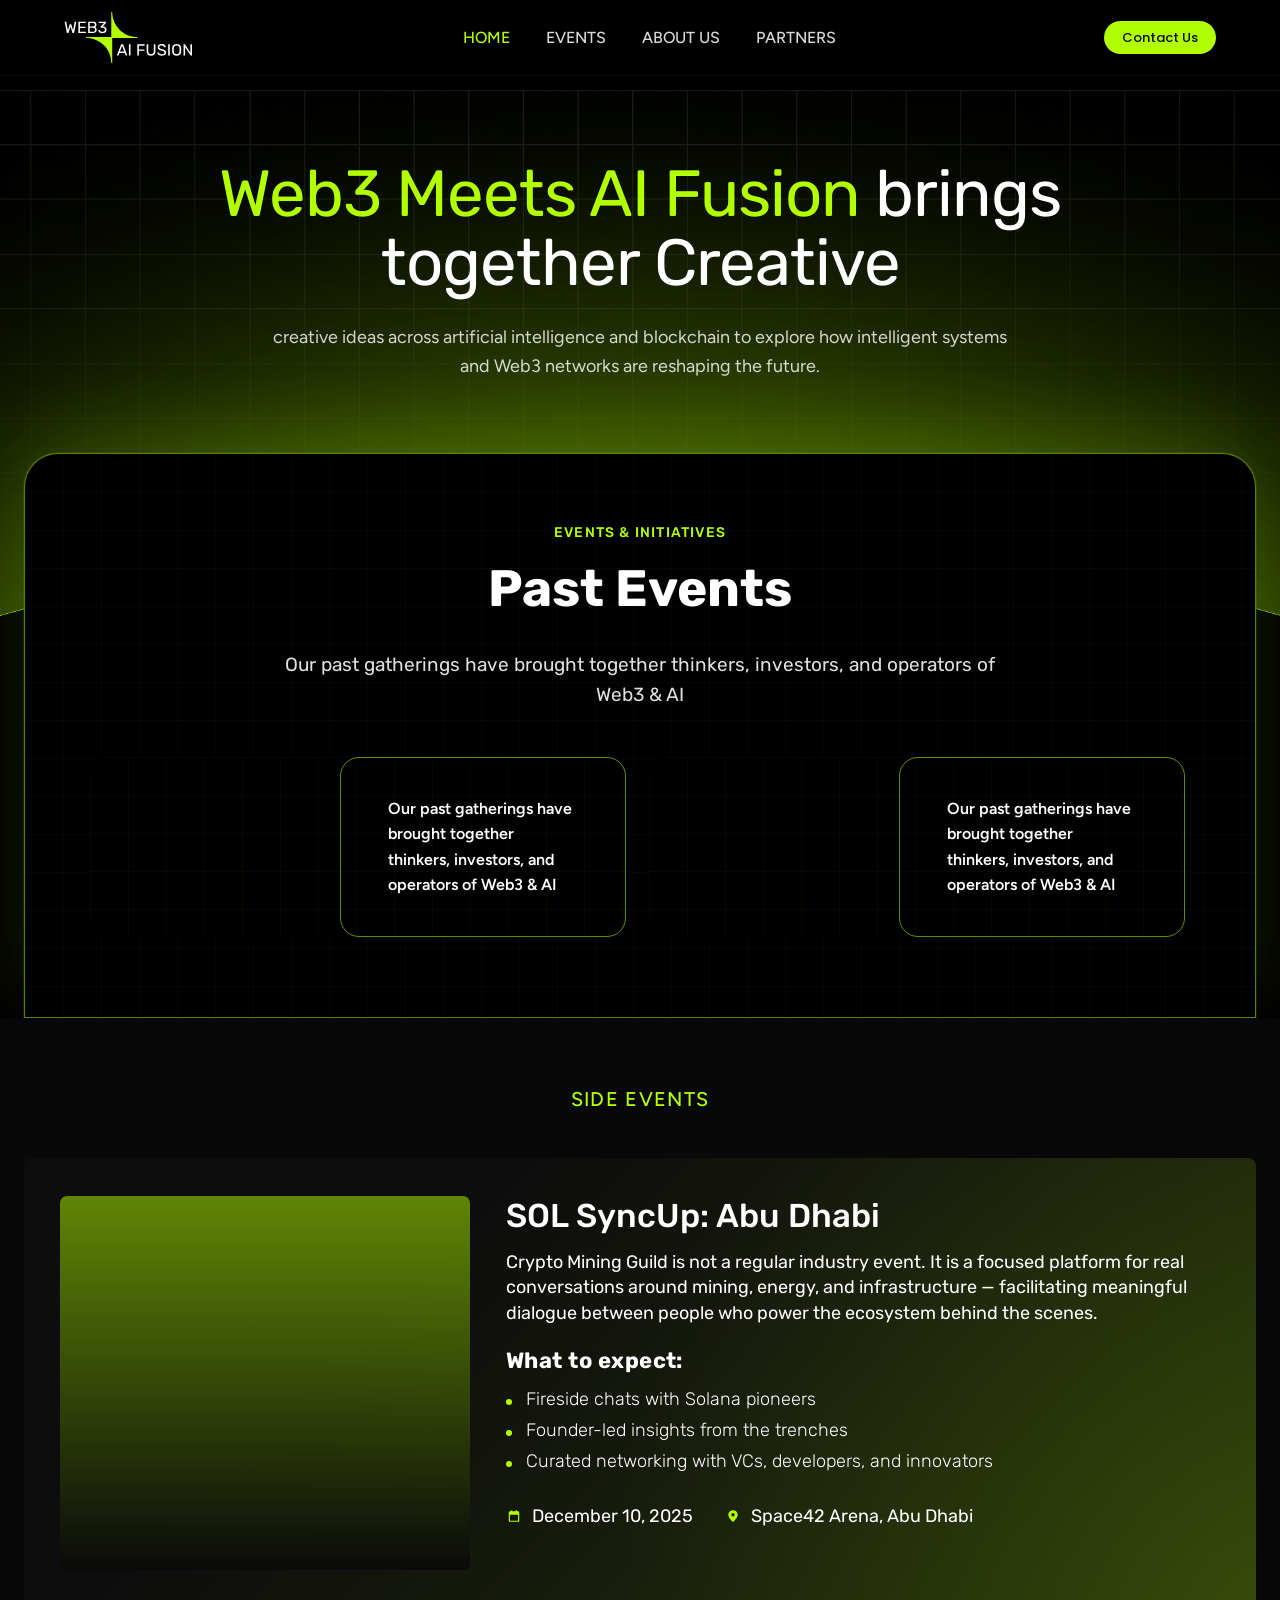
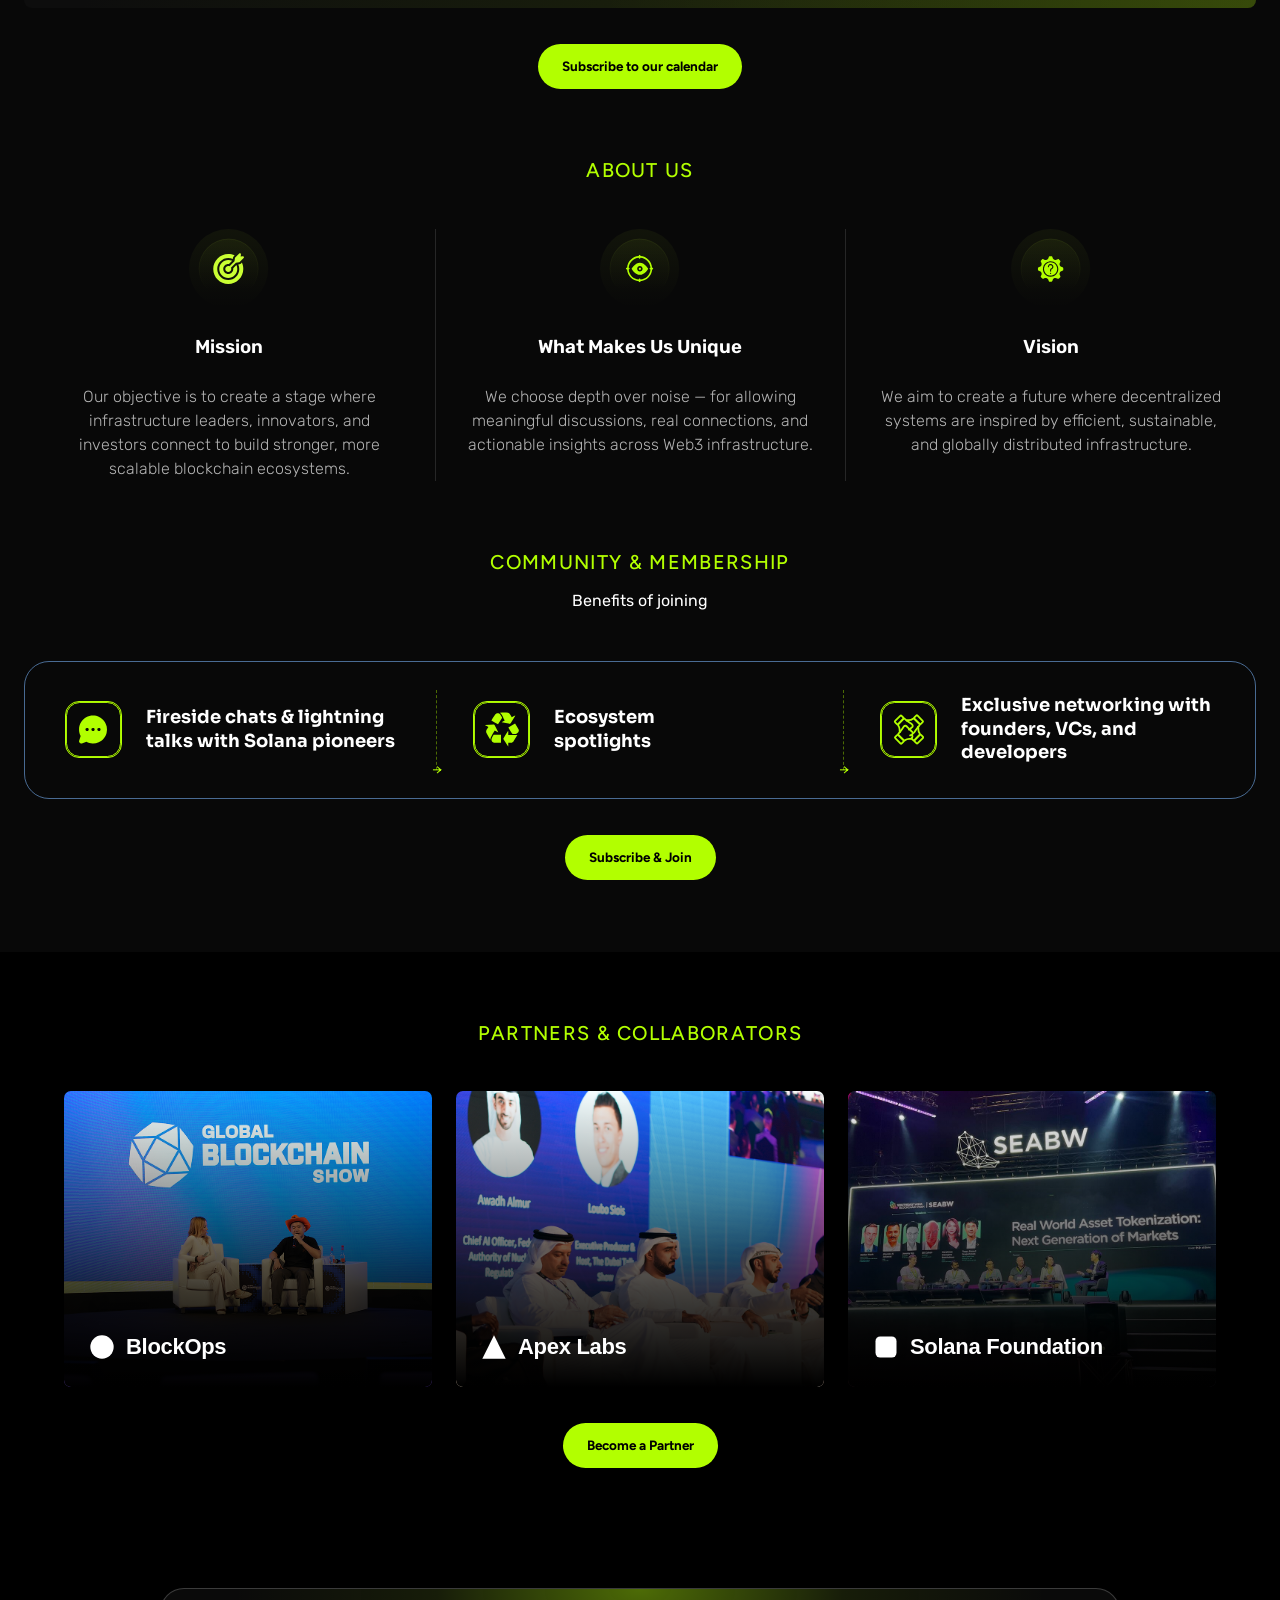
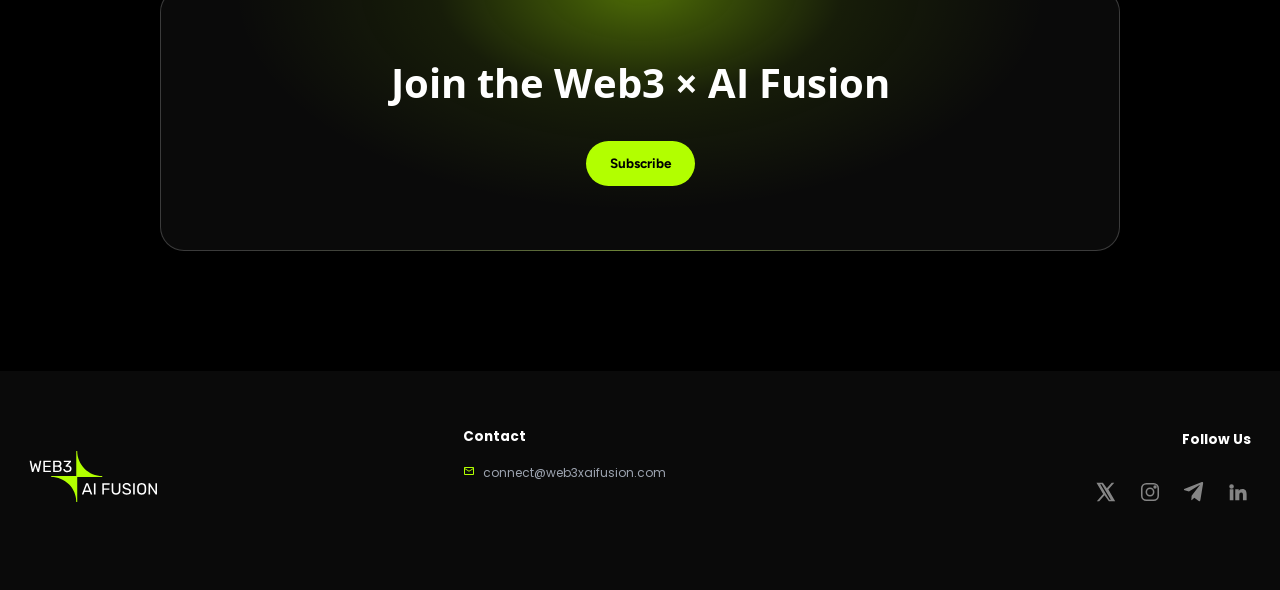
==== index.html @ bb8bef34 "Site new design" ====
<!DOCTYPE html>
<html lang="en">
<head>
  <meta charset="UTF-8" />
  <meta name="viewport" content="width=device-width, initial-scale=1" />
  <title>Web3 × AI Fusion — Where intelligent systems meet decentralized networks</title>
  <link rel="preconnect" href="https://fonts.googleapis.com" />
  <link rel="preconnect" href="https://fonts.gstatic.com" crossorigin />
  <link href="https://fonts.googleapis.com/css2?family=Figtree:wght@400;500;600;700&family=Rubik:wght@300;400;500;600;700&family=Poppins:wght@400;500;700&family=Open+Sans:wght@400;700&family=Sora:wght@400;500;700&display=swap" rel="stylesheet" />
  <link rel="stylesheet" href="styles.css" />
</head>
<body>

  <!-- ============== NAV ============== -->
  <nav class="nav">
  <div class="nav-inner">
    <a class="logo" href="index.html" aria-label="Web3 × AI Fusion home">
      <span class="logo-mark" aria-hidden="true">
        <img src="assets/logo.svg" alt="Web3 AI Fusion Logo" />
      </span>
    </a>

    <ul class="nav-links">
      <li><a href="#" class="active">HOME</a></li>
      <li><a href="#events">EVENTS</a></li>
      <li><a href="#about">ABOUT US</a></li>
      <li><a href="#partners">PARTNERS</a></li>
    </ul>

    <a class="nav-cta" href="contact.html">Contact Us</a>
  </div>
</nav>

  <!-- ============== HERO + PAST EVENTS (single rounded card) ============== -->
  <header class="hero ">
    <div class="hero-glow" aria-hidden="true"></div>
    <div class="hero-dots" aria-hidden="true"></div>
    <span class="hero-orbit a" aria-hidden="true"></span>
    <span class="hero-orbit b" aria-hidden="true"></span>
    <span class="hero-orbit c" aria-hidden="true"></span>

    <div class="hero-inner">
     <h1>
  <span style="color:#B2FF00;">Web3 Meets AI Fusion</span>
  brings together Creative
</h1>  <p class="lede">creative ideas across artificial intelligence and blockchain to explore how intelligent systems and Web3 networks are reshaping the future.</p>
     
    </div>

 <!-- Past Events card sits inside the hero -->
    <section class="events-card" id="events" aria-labelledby="past-events-h">
      <div class="events-card-dots" aria-hidden="true"></div>
      <div class="events-card-inner">
        <span class="eyebrow">Events &amp; Initiatives</span>
        <h2 id="past-events-h" class="section-title">Past Events</h2>
        <p class="section-sub">Our past gatherings have brought together thinkers, investors, and operators of Web3 &amp; AI</p>

        <div class="events-grid">
          <article class="event-card">
            <div class="event-card-img" style="background-image:url('assets/event-1.jpg')"></div>
            <div class="event-card-body">
              <p>Our past gatherings have brought together thinkers, investors, and operators of Web3 &amp; AI</p>
            </div>
          </article>
          <article class="event-card">
            <div class="event-card-img" style="background-image:url('assets/event-2.jpg')"></div>
            <div class="event-card-body">
              <p>Our past gatherings have brought together thinkers, investors, and operators of Web3 &amp; AI</p>
            </div>
          </article>
        </div>
      </div>
    </section>
   
  </header>
  

  
    

  <!-- ============== UPCOMING EVENTS / SIDE EVENTS spotlight ============== -->
  <section class="section section-soft" id="upcoming">
    <div class="container">
      <div class="section-head">
        <span style="
  font-family: Figtree, sans-serif;
  font-weight: 500;
  font-size: 19.88px;
  line-height: 19.88px;
  letter-spacing: 1.33px;
  text-transform: uppercase;
  display: block;
  text-align: center;
  color: #B2FF00;
">Side Events</span>
      </div>

      <div class="spotlight">
        <div class="spotlight-img">
          <div class="spotlight-img-inner" style="background-image:url('assets/side-event.jpg')"></div>
        </div>
        <div class="spotlight-body">
          <div>
            <h3 class="spotlight-title">SOL SyncUp: Abu Dhabi</h3>
            <p class="spotlight-desc">Crypto Mining Guild is not a regular industry event. It is a focused platform for real conversations around mining, energy, and infrastructure — facilitating meaningful dialogue between people who power the ecosystem behind the scenes.</p>
          </div>

          <div>
            <h4 class="spotlight-expect-h">What to expect:</h4>
            <ul class="spotlight-list">
              <li>Fireside chats with Solana pioneers</li>
              <li>Founder-led insights from the trenches</li>
              <li>Curated networking with VCs, developers, and innovators</li>
            </ul>
          </div>

          <div class="spotlight-meta">
            <span>
              <span class="ic" aria-hidden="true">
                <svg width="14" height="14" viewBox="0 0 24 24" fill="currentColor"><path d="M7 2v2H5a2 2 0 0 0-2 2v14a2 2 0 0 0 2 2h14a2 2 0 0 0 2-2V6a2 2 0 0 0-2-2h-2V2h-2v2H9V2H7zm-2 8h14v10H5V10z"/></svg>
              </span>
              December 10, 2025
            </span>
            <span>
              <span class="ic" aria-hidden="true">
                <svg width="14" height="14" viewBox="0 0 24 24" fill="currentColor"><path d="M12 2a8 8 0 0 0-8 8c0 5.4 7 11.5 7.3 11.7a1 1 0 0 0 1.4 0C13 21.5 20 15.4 20 10a8 8 0 0 0-8-8zm0 11a3 3 0 1 1 0-6 3 3 0 0 1 0 6z"/></svg>
              </span>
              Space42 Arena, Abu Dhabi
            </span>
          </div>
        </div>
      </div>

      <div class="subscribe-cta-wrap">
        <a class="btn btn-primary" href="https://luma.com/ty3a1sdj">Subscribe to our calendar</a>
      </div>
    </div>
  </section>

  <!-- ============== ABOUT (Mission / Unique / Vision) ============== -->
  <section class="section section-soft" id="about" style="padding-top:0">
    <div class="container">
      <div class="section-head">
       <span style="
  font-family: Figtree, sans-serif;
  font-weight: 500;
  font-size: 19.88px;
  line-height: 19.88px;
  letter-spacing: 1.33px;
  text-transform: uppercase;
  display: block;
  text-align: center;
  color: #B2FF00;
">About Us</span>
      </div>

      <div class="about-grid">

  <div class="about-col">
    <div class="about-icon">
      <img src="assets/mission.svg" alt="Mission Icon">
    </div>
    <h3 class="about-h">Mission</h3>
    <p class="about-p">
      Our objective is to create a stage where infrastructure leaders, innovators, and investors connect to build stronger, more scalable blockchain ecosystems.
    </p>
  </div>

  <div class="about-col">
    <div class="about-icon">
      <img src="assets/unique.svg" alt="Unique Icon">
    </div>
    <h3 class="about-h">What Makes Us Unique</h3>
    <p class="about-p">
      We choose depth over noise — for allowing meaningful discussions, real connections, and actionable insights across Web3 infrastructure.
    </p>
  </div>

  <div class="about-col">
    <div class="about-icon">
      <img src="assets/vision.svg" alt="Vision Icon">
    </div>
    <h3 class="about-h">Vision</h3>
    <p class="about-p">
      We aim to create a future where decentralized systems are inspired by efficient, sustainable, and globally distributed infrastructure.
    </p>
  </div>

</div>
    </div>
  </section>

  <!-- ============== BENEFITS ============== -->
  <section class="section section-soft" id="join" style="padding-top:0">
  <div class="container">

    <div class="section-head">
      <span style="
  font-family: Figtree, sans-serif;
  font-weight: 500;
  font-size: 19.88px;
  line-height: 19.88px;
  letter-spacing: 1.33px;
  text-transform: uppercase;
  display: block;
  text-align: center;
  color: #B2FF00;
">Community &amp; Membership</span>
      <p style="font-family:Rubik;font-size:16px;margin:0;">Benefits of joining</p>
    </div>

    <div class="benefits">

      <div class="benefit">
        <div class="benefit-icon">
          <img src="assets/fireside.svg" alt="Fireside Chats Icon">
        </div>
        <p class="benefit-text">
          Fireside chats &amp; lightning<br/>talks with Solana pioneers
        </p>
      </div>

      <div class="benefit-divider" aria-hidden="true"></div>

      <div class="benefit">
        <div class="benefit-icon">
          <img src="assets/ecosystem.svg" alt="Ecosystem Icon">
        </div>
        <p class="benefit-text">
          Ecosystem<br/>spotlights
        </p>
      </div>

      <div class="benefit-divider" aria-hidden="true"></div>

      <div class="benefit">
        <div class="benefit-icon">
          <img src="assets/network.svg" alt="Networking Icon">
        </div>
        <p class="benefit-text">
          Exclusive networking with<br/>founders, VCs, and developers
        </p>
      </div>

    </div>

    <div class="subscribe-cta-wrap">
      <a class="btn btn-primary" href="https://luma.com/ty3a1sdj">Subscribe &amp; Join</a>
    </div>

  </div>
</section>

  <!-- ============== PARTNERS ============== -->
  <section class="section" id="partners">
    <div class="container">
      <div class="section-head">
       <span style="
  font-family: Figtree, sans-serif;
  font-weight: 500;
  font-size: 19.88px;
  line-height: 19.88px;
  letter-spacing: 1.33px;
  text-transform: uppercase;
  display: block;
  text-align: center;
  color: #B2FF00;
">
  Partners &amp; Collaborators
</span>
      </div>

      <div class="partners">
        <a class="partner-card" href="#" style="background-image:url('assets/partner-1.png')">
          <span class="partner-logo">
            <svg width="28" height="28" viewBox="0 0 24 24" fill="#fff" aria-hidden="true"><circle cx="12" cy="12" r="10"/></svg>
            BlockOps
          </span>
        </a>
        <a class="partner-card" href="#" style="background-image:url('assets/partner-2.png')">
          <span class="partner-logo">
            <svg width="28" height="28" viewBox="0 0 24 24" fill="#fff" aria-hidden="true"><path d="M12 2 2 22h20L12 2z"/></svg>
            Apex Labs
          </span>
        </a>
        <a class="partner-card" href="#" style="background-image:url('assets/partner-3.jpg')">
          <span class="partner-logo">
            <svg width="28" height="28" viewBox="0 0 24 24" fill="#fff" aria-hidden="true"><rect x="3" y="3" width="18" height="18" rx="4"/></svg>
            Solana Foundation
          </span>
        </a>
      </div>

      <div class="subscribe-cta-wrap">
        <a class="btn btn-primary" href="contact.html">Become a Partner</a>
      </div>
    </div>
  </section>

  <!-- ============== SUBSCRIBE CTA ============== -->
  <section class="section" style="padding-top:0">
    <div class="container">
      <div class="subscribe-cta">
        <h3>Join the Web3 × AI Fusion</h3>
        <a class="btn btn-primary" href="https://luma.com/ty3a1sdj">Subscribe</a>
      </div>
    </div>
  </section>

  <!-- ============== FOOTER ============== -->
  <footer class="footer">
    <div class="footer-inner">
      <div>
        <a class="logo" href="index.html" aria-label="Web3 × AI Fusion home">
      <span class="logo-mark" aria-hidden="true">
        <img src="assets/logo.svg" alt="Web3 AI Fusion Logo" />
      </span>
    </a>
      </div>

      <div>
        <h4>Contact</h4>
        <p class="footer-contact">
          <span class="ic" aria-hidden="true">
            <svg width="12" height="12" viewBox="0 0 24 24" fill="currentColor"><path d="M2 6c0-1.1.9-2 2-2h16c1.1 0 2 .9 2 2v12c0 1.1-.9 2-2 2H4a2 2 0 0 1-2-2V6zm2 0v.4l8 5 8-5V6H4zm16 2.6-7.4 4.6a1 1 0 0 1-1.2 0L4 8.6V18h16V8.6z"/></svg>
          </span>
          <a href="connect@web3xaifusion.com">connect@web3xaifusion.com<span class="__cf_email__" data-cfemail="91f2feffe5f0f2e5d1e5f9f4f2f0e1f8e5f0fdf2f8e3f2fdf4bffee3f6"></span></a>
        </p>
      </div>

      <div class="footer-right">
        <div>
          <h4>Follow Us</h4>
          <div class="socials">
            <a href="#" aria-label="X / Twitter">
              <svg viewBox="0 0 24 24" fill="currentColor"><path d="M18.244 2H21l-6.4 7.31L22 22h-6.83l-4.83-6.32L4.6 22H2l6.86-7.84L1.6 2h6.99l4.36 5.78L18.24 2zm-2.4 18.4h1.51L7.27 3.5H5.65l10.2 16.9z"/></svg>
            </a>
            <a href="#" aria-label="Instagram">
              <svg viewBox="0 0 24 24" fill="none" stroke="currentColor" stroke-width="1.7"><rect x="3" y="3" width="18" height="18" rx="5"/><circle cx="12" cy="12" r="4"/><circle cx="17.5" cy="6.5" r="1" fill="currentColor"/></svg>
            </a>
            <a href="#" aria-label="Telegram">
              <svg viewBox="0 0 24 24" fill="currentColor"><path d="M9.42 15.16 9.05 20c.49 0 .7-.21.97-.46l2.32-2.21 4.83 3.53c.88.49 1.51.23 1.74-.81L21.94 1.66c.28-1.34-.48-1.87-1.33-1.55L1.97 7.43c-1.27.5-1.25 1.23-.21 1.56l4.76 1.49 11.07-6.97c.52-.36 1-.16.61.2L9.42 15.16z" transform="translate(0 1)"/></svg>
            </a>
            <a href="#" aria-label="LinkedIn">
              <svg viewBox="0 0 24 24" fill="currentColor"><path d="M4.98 3.5a2.5 2.5 0 1 1 0 5 2.5 2.5 0 0 1 0-5zM3 9h4v12H3V9zm6 0h3.8v1.7h.05c.53-1 1.83-2.05 3.77-2.05 4.03 0 4.78 2.65 4.78 6.1V21h-4v-5.5c0-1.32-.03-3-1.83-3-1.83 0-2.12 1.43-2.12 2.9V21H9V9z"/></svg>
            </a>
          </div>
        </div>
      </div>
    </div>
  </footer>

<script data-cfasync="false" src="/cdn-cgi/scripts/5c5dd728/cloudflare-static/email-decode.min.js"></script></body>
</html>
---- styles.css ----
/* ---------- Tokens ---------- */
:root {
  --bg: #000;
  --bg-soft: #080808;
  --bg-card: #0d0d0d;
  --accent: #b2ff00;
  --accent-soft: #caff33;
  --text: #ffffff;
  --text-dim: #b3b3b3;
  --text-muted: rgba(241, 247, 254, 0.71);
  --border: rgba(214, 235, 253, 0.19);
  --border-strong: rgba(124, 184, 255, 0.56);
  --maxw: 1290px;
}

*, *::before, *::after { box-sizing: border-box; }

html { scroll-behavior: smooth; }

body {
  margin: 0;
  background: var(--bg);
  color: var(--text);
  font-family: "Figtree", "Inter", system-ui, sans-serif;
  font-size: 16px;
  line-height: 1.5;
  -webkit-font-smoothing: antialiased;
  overflow-x: hidden;
}

a { color: inherit; text-decoration: none; }
img { max-width: 100%; display: block; }
button { font: inherit; cursor: pointer; }

/* ---------- Type ---------- */
.eyebrow {
  font-family: Rubik;
  font-weight: 500;
  font-size: 19.88px;
  letter-spacing: 1.326px;
  color: var(--accent);
  text-transform: none;
  line-height: 1;
  margin: 0;
}

h1, h2, h3, h4 { font-family: "Rubik", sans-serif; font-weight: 600; margin: 0; }

.section-title {
  font-family: "Rubik", sans-serif;
  font-weight: 700;
  font-size: 40px;
  line-height: 1.375;
  text-align: center;
  margin: 0;
}

.section-sub {
  font-family: "Rubik", sans-serif;
  font-weight: 400;
  font-size: 25px;
  line-height: 1.48;
  text-align: center;
  color: #fff;
  max-width: 740px;
  margin: 0 auto;
}

/* ---------- Buttons ---------- */
.btn {
  display: inline-flex;
  align-items: center;
  justify-content: center;
  gap: 8px;
  font-family: "Figtree", sans-serif;
  font-weight: 700;
  font-size: 13.5px;
  line-height: 21px;
  border-radius: 999px;
  padding: 12px 24px;
  border: none;
  white-space: nowrap;
  transition: transform 0.15s ease, box-shadow 0.2s ease, background 0.2s ease;
  cursor: pointer;
}
.btn:hover { transform: translateY(-1px); }
.btn-primary { background: var(--accent); color: #000; }
.btn-primary:hover { box-shadow: 0 8px 24px -8px rgba(178, 255, 0, 0.6); }
.btn-light { background: #fff; color: #000; }
.btn-ghost {
  background: rgba(0, 0, 0, 0.35);
  color: #fff;
  border: 0.75px solid #fff;
}

/* ---------- Logo ---------- */
.logo {
  display: inline-flex;
  align-items: center;
  gap: 6px;
  font-family: "Rubik", sans-serif;
  font-size: 14px;
  color: #fff;
  position: relative;
}
.logo-mark {
  width: 32px;
  height: 32px;
  flex-shrink: 0;
}
.logo-mark svg { width: 100%; height: 100%; display: block; }
.logo-text {
  display: flex;
  flex-direction: column;
  line-height: 1;
  gap: 2px;
}
.logo-text span:first-child {
  align-self: flex-start;
  transform: translateX(-22px);
}
.logo-text span:last-child {
  align-self: flex-end;
  transform: translateX(22px);
}

/* ---------- Nav ---------- */
.nav {
  position: fixed;
  top: 0;
  left: 0;
  right: 0;
  z-index: 50;
  height: 76px;
  display: flex;
  align-items: center;
  padding: 0 64px;
  background: rgba(0, 0, 0, 0.55);
  backdrop-filter: blur(12px);
  -webkit-backdrop-filter: blur(12px);
  border-bottom: 1px solid rgba(255, 255, 255, 0.04);
}
.nav-inner {
  display: flex;
  align-items: center;
  justify-content: space-between;
  width: 100%;
  max-width: 1300px;
  margin: 0 auto;
}
.nav-links {
  display: flex;
  gap: 36px;
  list-style: none;
  margin: 0;
  padding: 0;
}
.nav-links a {
  font-family: "Figtree", sans-serif;
  font-weight: 500;
  font-size: 16px;
  color: #fff;
  opacity: 0.85;
  transition: opacity 0.15s ease, color 0.15s ease;
}
.nav-links a:hover, .nav-links a.active { opacity: 1; color: var(--accent); }

.nav-cta {
  background: var(--accent);
  color: #080b11;
  font-family: "Poppins", sans-serif;
  font-weight: 500;
  font-size: 13px;
  line-height: 1;
  padding: 10px 18px;
  border-radius: 999px;
  border: none;
  transition: transform 0.15s ease, box-shadow 0.2s ease;
}
.nav-cta:hover { transform: translateY(-1px); box-shadow: 0 8px 20px -8px rgba(178, 255, 0, 0.6); }

/* ---------- Hero ---------- */
/* ---------- Hero ---------- */
.hero {
  margin-top: 90px;
  position: relative;
  padding: 70px 24px 0;
  text-align: center;
  overflow-x: hidden;
  overflow-y: visible;
  isolation: isolate;

  /* ADD ONLY IMAGE BG */
  background:
    url("assets/haeder-bg.webp") center top / cover no-repeat;

  z-index: 5;
}

/* REMOVE GRID LINES */
.hero::before {
  display: none;
}

/* REMOVE DARK OVERLAY */
.hero::after {
  display: none;
}

/* REMOVE GLOW */
.hero-glow {
  display: none;
}

.hero-inner {
  position: relative;
  z-index: 3;
  max-width: 1000px;
  margin: 0 auto;
  padding-bottom: 30px;
}

/* ---------- TYPOGRAPHY (ADDED BACK) ---------- */
.hero h1 {
  font-family: "Rubik", sans-serif;
  font-weight: 400;
  font-size: clamp(42px, 5.1vw, 74px);
  line-height: 1.05;
  letter-spacing: -1px;
  margin: 0 auto;
  max-width: 920px;
  color: #fff;
}

.hero h1 .highlight {
  color: #b2ff00;
}

.hero p.lede {
  font-family: "Figtree", sans-serif;
  font-size: 18px;
  line-height: 1.6;
  color: rgba(255,255,255,0.82);
  max-width: 760px;
  margin: 26px auto 42px;
}

.hero-cta {
  display: inline-flex;
  gap: 14px;
  flex-wrap: wrap;
  justify-content: center;
}

.hero h1 .highlight {
  color: #b2ff00;
}

.hero p.lede {
  font-family: "Figtree", sans-serif;
  font-size: 18px;
  line-height: 1.6;
  color: rgba(255,255,255,0.82);
  max-width: 760px;
  margin: 26px auto 42px;
}

.hero-cta {
  display: inline-flex;
  gap: 14px;
  flex-wrap: wrap;
  justify-content: center;
}

/* ---------- Events Section ---------- */
.events-section {
  position: relative;
  background: #000;
  overflow: hidden;
  padding-bottom: 120px;
}

/* Green glow behind card */
.events-section::before {
  content: "";
  position: absolute;

  left: 50%;
  top: -180px;

  transform: translateX(-50%);

  width: 1200px;
  height: 700px;

  border-radius: 50%;

  background:
    radial-gradient(
      ellipse at center,
      rgba(178,255,0,0.32) 0%,
      rgba(178,255,0,0.12) 38%,
      rgba(178,255,0,0) 72%
    );

  filter: blur(40px);

  z-index: 0;
  pointer-events: none;
}

/* Bottom black half curve */
.events-section::after {
  content: "";
  position: absolute;

  left: -10%;
  right: -10%;
  bottom: -260px;

  height: 520px;

  background: #000;

  border-radius:
    50% 50% 0 0 /
    100% 100% 0 0;

  z-index: 1;
  pointer-events: none;
}

/* ---------- Events Card ---------- */
.events-card {
  position: relative;
  z-index: 3;

  max-width: 1234px;
  margin: 0 auto;

  border-radius: 34px 34px 0 0;

  background: black;

  overflow: hidden;

  padding: 72px 56px 80px;

  border: 1px solid rgba(178,255,0,0.5);

  box-shadow:
    0 0 0 1px rgba(178,255,0,0.08),
    0 -20px 80px rgba(178,255,0,0.12);
}

/* Grid lines INSIDE card too */
.events-card::before {
  content: "";
  position: absolute;
  inset: 0;

  background-image:
    linear-gradient(rgba(178,255,0,0.07) 1px, transparent 1px),
    linear-gradient(90deg, rgba(178,255,0,0.07) 1px, transparent 1px);

  background-size: 38px 38px;

  opacity: 0.4;

  z-index: 0;
  pointer-events: none;
}

.events-card-inner {
  position: relative;
  z-index: 2;

  display: flex;
  flex-direction: column;
  align-items: center;
}

.eyebrow {
  color: #b2ff00;
  font-size: 14px;
  font-weight: 500;
  text-transform: uppercase;
  letter-spacing: 1.2px;
  margin-bottom: 14px;
}

.section-title {
  color: #fff;
  font-size: clamp(38px, 4vw, 56px);
  font-weight: 700;
  margin: 0;
}

.section-sub {
  color: rgba(255,255,255,0.88);
  max-width: 760px;
  line-height: 1.6;
  margin: 26px auto 46px;
  font-size: 19px;
}

/* ---------- Event Cards ---------- */
.events-grid {
  width: 100%;
  display: grid;
  grid-template-columns: repeat(2, 1fr);
  gap: 22px;
}

.event-card {
  position: relative;
  display: flex;
  align-items: center;
  overflow: hidden;

  border-radius: 22px;

  background: #000;

  backdrop-filter: blur(8px);

  min-height: 180px;
}

/* grid lines inside card */
.event-card::before {
  content: "";
  position: absolute;
  inset: 0;

  background-image:
    linear-gradient(rgba(178, 255, 0, 0.07) 1px, transparent 1px),
    linear-gradient(90deg, rgba(178, 255, 0, 0.07) 1px, transparent 1px);

  background-size: 38px 38px;

  opacity: 0.5;

  pointer-events: none;
  z-index: 0;
}

.event-card-img {
  position: relative;
  z-index: 1;

  border-radius: 19px;

  width: 42%;
  height: 180px;

  background-size: cover;
  background-position: center;

  flex-shrink: 0;
}

.event-card-body {
  position: relative;
  z-index: 1;

  padding: 26px;
  text-align: left;
}

.event-card-body p {
  color: #fff;
  font-size: 22px;
  line-height: 1.5;
  margin: 0;
}
/* ---------- Responsive ---------- */
@media (max-width: 991px) {
  .hero {
    padding: 120px 20px 0;
  }

  .events-card {
    padding: 54px 26px 60px;
    border-radius: 28px 28px 0 0;
  }

  .events-grid {
    grid-template-columns: 1fr;
  }

  .event-card {
    flex-direction: row;
  }

  .event-card-img {
    width: 40%;
    height: 260px;
  }

  .event-card-body p {
    font-size: 18px;
  }
}

@media (max-width: 640px) {
  .hero h1 {
    font-size: 42px;
    line-height: 1.08;
  }

  .hero p.lede {
    font-size: 14px;
  }

  .section-title {
    font-size: 46px;
  }

  .section-sub {
    font-size: 16px;
  }

  .event-card {
    flex-direction: row;
    min-height: auto;
  }

  .event-card-img {
    width: 38%;
    height: 120px;
  }

  .event-card-body {
    padding: 16px;
  }

  .event-card-body p {
    font-size: 15px;
  }
}

/* ---------- Section base ---------- */
section { position: relative; }
.container {
  max-width: var(--maxw);
  margin: 0 auto;
  padding: 0 24px;
}

.section {
  padding: 72px 0;
  background: var(--bg);
}
.section-soft { background: var(--bg-soft); }

.section-head {
  text-align: center;
  display: flex;
  flex-direction: column;
  gap: 16px;
  align-items: center;
  margin-bottom: 48px;
}

/* ---------- Past Events ---------- */
.events-grid {
  display: grid;
  grid-template-columns: repeat(2, 1fr);
  gap: 18px;
  width: 100%;
  max-width: 1100px;
  margin: 0 auto;
}

.event-card {
  display: flex;
  align-items: stretch;
  
  
  border-radius: 18px;
  overflow: hidden;

  /* IMPORTANT */
  height: 170px;
}

/* image size exactly like screenshot */
.event-card-img {
  width: 250px;
  min-width: 150px;
  height: 100%;
  background-size: cover;
  background-position: center;
}

/* content area */
.event-card-body {
  border: 1px solid rgba(178,255,0,0.55);
  display: flex;
  align-items: center;
  padding: 18px 47px;
  border-radius: 19px;
}

/* text */
.event-card-body p {
  margin: 0;
  color: #fff;
  font-family: "Figtree", sans-serif;
  font-size: 16px;
  line-height: 1.6;
  font-weight: 600;
  max-width: 190px;
}

@media (max-width: 991px) {

  .events-grid {
    grid-template-columns: 1fr;
  }

  /* 🔥 switch layout: image top, content bottom */
  .event-card {
    flex-direction: column;
    height: auto; /* important */
  }

  /* image becomes full width */
  .event-card-img {
    width: 100%;
    min-width: 100%;
    height: 200px; /* adjust as needed */
    border-radius: 18px 18px 0 0;
  }

  /* content below image */
  .event-card-body {
    width: 100%;
    padding: 16px 18px;
    border-radius: 0 0 18px 18px;
    justify-content: flex-start;
  }

  .event-card-body p {
    max-width: 100%;
    font-size: 15px;
  }
  .spotlight-desc{
    font-size: 14px!important;
  }
  .spotlight-list{
    font-size: 14px!important;
  }
  .spotlight-meta{
     font-size: 14px!important;
  }
  .benefit-text{
     font-size: 14px!important;
  }
  .partner-card .partner-logo{
     font-size: 18px!important;
  }
}

/* ---------- Mobile ---------- */
@media (max-width: 991px) {
  .events-grid {
    grid-template-columns: 1fr;
  }
}

/* ---------- Side Events / Spotlight ---------- */
.spotlight {
  position: relative;
  border-radius: 8px;
  padding: 38px 36px;
  display: grid;
  grid-template-columns: 410px 1fr;
  gap: 36px;
  align-items: stretch;
  background: linear-gradient(135deg, rgba(13,13,13,1) 30%, rgba(151,215,0,0.18) 100%), #0d0d0d;
  overflow: hidden;
}
.spotlight::before {
  content: "";
  position: absolute;
  inset: 0;
  background: radial-gradient(circle at 100% 100%, rgba(178,255,0,0.12), transparent 50%);
  pointer-events: none;
}
.spotlight-img {
  position: relative;
  border-radius: 7px;
  overflow: hidden;
  background-size: cover;
  background-position: center;
  min-height: 374px;
  background: linear-gradient(180deg, rgba(151,215,0,0.6) 0%, #0a0a0a 100%);
  padding: 20px;
}
.spotlight-img-inner {
  width: 100%;
  height: 100%;
  border-radius: 7px;
  background-size: cover;
  background-position: center;
}
.spotlight-body { display: flex; flex-direction: column; gap: 25px; position: relative; }
.spotlight-title {
  font-family: "Rubik", sans-serif;
  font-weight: 500;
  font-size: 33px;
  line-height: 1.2;
  margin: 0;
}
.spotlight-desc {
  font-family: "Rubik", sans-serif;
  font-size: 18px;
  line-height: 1.4;
  margin-top: 15px;
  color: #fff;
}
.spotlight-expect-h {
  font-family: "Rubik", sans-serif;
  font-weight: 700;
  font-size: 22px;
  letter-spacing: 0.46px;
  margin: -25px 0 10px;
}
.spotlight-list {
  margin: 0;
  padding: 0;
  list-style: none;
  display: flex;
  flex-direction: column;
  gap: 6px;
  font-family: "Rubik", sans-serif;
  font-weight: 300;
  font-size: 18px;
  line-height: 1.4;
}
.spotlight-list li { padding-left: 20px; position: relative; }
.spotlight-list li::before {
  content: "";
  position: absolute;
  left: 0;
  top: 12px;
  width: 6px;
  height: 6px;
  border-radius: 50%;
  background: var(--accent);
}
.spotlight-meta {
  display: flex;
  gap: 32px;
  margin-top: 8px;
  flex-wrap: wrap;
  font-family: "Rubik", sans-serif;
  font-size: 18px;
  line-height: 1;
}
.spotlight-meta span {
  display: inline-flex;
  align-items: center;
  gap: 10px;
}
.spotlight-meta .ic {
  display: inline-grid;
  place-items: center;
  width: 16px;
  height: 16px;
  color: var(--accent);
}

.subscribe-cta-wrap { text-align: center; margin-top: 36px; }

/* ---------- Three columns: Mission / Unique / Vision ---------- */
.about-grid {
  display: grid;
  grid-template-columns: repeat(3, 1fr);
  gap: 0;
  border-radius: 13px;
  position: relative;
}
.about-col {
  display: flex;
  flex-direction: column;
  align-items: center;
  text-align: center;
  padding: 0 30px;
  position: relative;
  gap: 24px;
}
.about-col + .about-col { border-left: 1px solid #262626; }

.about-p {
  font-family: "Rubik", sans-serif;
  font-weight: 300;
  font-size: 16px;
  line-height: 1.5;
  color: var(--text-dim);
  margin: 0;
}

/* ---------- Benefits row ---------- */
.benefits {
  border-radius: 25px;
  border: 0.5px solid var(--border-strong);
  padding: 28px 40px;
  display: grid;
  grid-template-columns: 1fr auto 1fr auto 1fr;
  gap: 36px;
  align-items: center;
}
.benefit {
  display: flex;
  align-items: center;
  gap: 24px;
}
.benefit-icon {
  flex-shrink: 0;
  width: 57px;
  height: 57px;
  border-radius: 14px;
  border: 1px solid var(--accent);
  display: grid;
  place-items: center;
  color: var(--accent);
}
.benefit-icon svg { width: 28px; height: 28px; }
.benefit-text {
  font-family: "Sora", sans-serif;
  font-weight: 700;
  font-size: 18px;
  line-height: 1.3;
  margin: 0;
}
.benefit-divider {
  width: 0;
  height: 80px;
  border-left: 1px dashed rgba(178,255,0,0.4);
  position: relative;
}
.benefit-divider::after {
  content: "→";
  position: absolute;
  bottom: -10px;
  left: 50%;
  transform: translateX(-50%);
  color: var(--accent);
  font-size: 14px;
}

/* ---------- Partners ---------- */
.partners {
  display: grid;
  grid-template-columns: repeat(3, 1fr);
  gap: 24px;
  max-width: 1152px;
  margin: 0 auto;
}
.partner-card {
  position: relative;
  border-radius: 7px;
  height: 296px;
  overflow: hidden;
  display: flex;
  align-items: flex-end;
  padding: 24px;
  background-size: cover;
  background-position: center;
  transition: transform 0.25s ease;
}
.partner-card:hover { transform: translateY(-4px); }
.partner-card::before {
  content: "";
  position: absolute;
  inset: 0;
  background: linear-gradient(180deg, rgba(0,0,0,0) 0%, rgba(0,0,0,0.74) 68%, rgba(0,0,0,1) 100%);
}
.partner-card .partner-logo {
  position: relative;
  z-index: 1;
  color: #fff;
  font-family: "Inter", sans-serif;
  font-weight: 700;
  font-size: 22px;
  letter-spacing: -0.3px;
  display: inline-flex;
  align-items: center;
  gap: 10px;
}

/* ---------- Subscribe CTA ---------- */
.subscribe-cta {
  margin: 48px auto;
  max-width: 960px;
  border-radius: 24px;
  border: 0.8px solid rgba(255,255,255,0.2);
  padding: 64px 24px;
  text-align: center;
  position: relative;
  overflow: hidden;
  background:
    radial-gradient(ellipse at top, rgba(178,255,0,0.4) 0%, rgba(178,255,0,0.08) 30%, transparent 60%),
    rgba(255,255,255,0.04);
}
.subscribe-cta::before {
  content: "";
  position: absolute;
  inset: 0;
  background-image: url('assets/subscribe-bg.jpg');
  background-size: cover;
  background-position: center;
  opacity: 0.18;
  pointer-events: none;
}
.subscribe-cta h3 {
  position: relative;
  font-family: "Open Sans", sans-serif;
  font-weight: 700;
  font-size: 40px;
  margin: 0 0 28px;
}
.subscribe-cta .btn { position: relative; }

/* ---------- Footer ---------- */
.footer {
  background: rgba(255, 255, 255, 0.04);
  position: relative;
  overflow: hidden;
  padding: 56px 24px;
}

.footer::before { top: -340px; right: -150px; }
.footer::after { bottom: -340px; left: -150px; }
.footer-inner {
  position: relative;
  max-width: 1222px;
  margin: 0 auto;
  display: grid;
  grid-template-columns: 1fr 1fr 1fr;
  gap: 80px;
  align-items: start;
}
.footer h4 {
  font-family: "Poppins", sans-serif;
  font-weight: 700;
  font-size: 13.5px;
  margin: 0 0 16px;
  color: #fff;
}
.footer p, .footer a, .footer li {
  font-family: "Poppins", sans-serif;
  font-size: 12px;
  line-height: 18px;
  color: rgb(156,163,175);
}
.footer a:hover { color: var(--accent); }
.footer-contact { display: flex; align-items: center; gap: 8px; }
.footer-contact .ic { color: var(--accent); }
.socials { display: flex; gap: 18px; align-items: center; }
.socials a {
  opacity: 0.5;
  display: inline-flex;
  align-items: center;
  justify-content: center;
  width: 26px;
  height: 26px;
  color: #fff;
  transition: opacity 0.15s ease, color 0.15s ease;
}
.socials a:hover { opacity: 1; color: var(--accent); }
.socials svg { width: 22px; height: 22px; }
.footer-right { text-align: right; }
.footer-right > div { display: inline-flex; flex-direction: column; align-items: flex-end; gap: 12px; }


@media (max-width: 991px) {

  /* 🔥 KILL GRID COMPLETELY */
  .footer-inner {
    display: flex !important;
    flex-direction: column;
    align-items: center;
    gap: 26px;
    text-align: center;
  }

  /* 🔥 FORCE LOGO + CONTACT SAME ROW */
  .footer-inner > div:nth-child(1),
  .footer-inner > div:nth-child(2) {
    display: flex !important;
    flex-direction: row;
    align-items: center;
    justify-content: center;
    gap: 12px;
    width: 100%;
  }

  /* keep email in one line */
  .footer-contact {
    margin: 0;
    white-space: nowrap;
    display: inline-flex;
    align-items: center;
    gap: 6px;
  }

  /* socials centered */
  .footer-right {
    width: 100%;
    text-align: center;
  }

  .socials {
    justify-content: center;
  }

  .footer h4 {
    margin: 0;
  }

  .contact-left .lede {
    font-size: 15px!important;
  }
  .contact-link-block p{
    font-size: 15px!important;
  }
  .contact-left {
    display: flex;
    flex-direction: column;
    gap: 6px!important;
    position: relative;
}
.btn {
    display: inline-flex;
    align-items: center;
    justify-content: center;
    gap: 8px;
    font-family: "Figtree", sans-serif;
    font-weight: 700;
    font-size: 13.5px;
    line-height: 21px;
    border-radius: 999px;
    padding: 8px 18px!important;
    border: none;
    white-space: nowrap;
    transition: transform 0.15s ease, box-shadow 0.2s ease, background 0.2s ease;
    cursor: pointer;
}
}
/* ---------- Contact page ---------- */
.contact-shell {
  margin-top: 124px;
  padding: 24px;
}
.contact-card {
  max-width: 1204px;
  margin: 0 auto;
  border-radius: 30px;
  background: rgba(255, 255, 255, 0.06);
  border: 1px solid rgba(255,255,255,0.06);
  padding: 64px 48px;
  display: grid;
  grid-template-columns: 1fr 1fr;
  gap: 48px;
  position: relative;
  overflow: hidden;
}
.contact-card::before {
  content: "";
  position: absolute;
  inset: -200px -20% auto auto;
  width: 700px;
  height: 700px;
  border-radius: 50%;
  background: radial-gradient(circle, rgba(178,255,0,0.25), transparent 60%);
  pointer-events: none;
}
.contact-left { display: flex; flex-direction: column; gap: 32px; position: relative; }
.contact-left h1 {
  font-family: "Rubik", sans-serif;
  font-weight: 500;
  font-size: clamp(42px, 5vw, 68px);
  line-height: 1.05;
  letter-spacing: -1.5px;
  margin: 0;
}
.contact-left .lede {
  font-family: "Figtree", sans-serif;
  font-size: 20px;
  line-height: 1.35;
  color: var(--text-muted);
  margin: 12px 0 0;
}
.contact-link-block {
  display: flex;
  flex-direction: column;
  gap: 14px;
  margin-top: 8px;
}
.contact-link-block + .contact-link-block { margin-top: 16px; }
.contact-link-block p {
  font-family: "Figtree", sans-serif;
  font-size: 18px;
  color: var(--text-muted);
  margin: 0;
}

.contact-form {
  border-radius: 16px;
  border: 1px solid var(--border);
  padding: 30px 32px;
  display: flex;
  flex-direction: column;
  gap: 22px;
  position: relative;
  background: rgba(0,0,0,0.25);
}
.field { display: flex; flex-direction: column; gap: 8px; }
.field label {
  font-family: "Figtree", sans-serif;
  font-size: 14px;
  color: var(--text-muted);
}
.field input, .field textarea {
  font-family: "Figtree", sans-serif;
  font-size: 14px;
  background: rgba(221,234,248,0.08);
  border: 1px solid var(--border);
  border-radius: 6px;
  color: #fff;
  padding: 9px 10px;
  outline: none;
  width: 100%;
  transition: border-color 0.15s ease, background 0.15s ease;
}
.field input:focus, .field textarea:focus {
  border-color: var(--accent);
  background: rgba(178,255,0,0.04);
}
.field input::placeholder, .field textarea::placeholder { color: var(--text-muted); }
.field textarea { min-height: 120px; resize: vertical; }
.contact-form button {
  align-self: flex-start;
  padding: 8px 22px;
  font-size: 14px;
  border: 1px solid #e5e7eb;
}

/* ---------- Responsive ---------- */
@media (max-width: 1024px) {
  .nav { padding: 0 24px; }
  .nav-links { display: none; }
  .events-grid { grid-template-columns: 1fr; }
  .spotlight { grid-template-columns: 1fr; }
  .spotlight-img { min-height: 280px; }
  .about-grid { grid-template-columns: 1fr; gap: 36px; }
  .about-col + .about-col { border-left: none; border-top: 1px solid #262626; padding-top: 36px; }
  .benefits { grid-template-columns: 1fr; gap: 24px; padding: 24px; }
  .benefit-divider { display: none; }
  .partners { grid-template-columns: 1fr; }
  .footer-inner { grid-template-columns: 1fr; gap: 32px; }
  .footer-right { text-align: center; }
  .footer-right > div { align-items: center; }
  .contact-card { grid-template-columns: 1fr; padding: 36px 24px; }
}

@media (max-width: 600px) {
  .hero { padding: 65px 16px 60px; }
  .section { padding: 56px 0; }
  .section-title { font-size: 30px; }
  .section-sub { font-size: 14px; }
  .partner-card { height: 220px; }
  .subscribe-cta h3 { font-size: 25px; }
  .contact-shell { margin-top: 100px; }
  .event-card { grid-template-columns: 1fr; }
  .event-card-img { height: 160px; }
}

.logo-mark {
  width: 130px;   /* increase */
  height: 100px;  /* increase */
  display: flex;
  align-items: center;
  justify-content: center;
}

.logo-mark img {
  width: 100%;
  height: 100%;
  object-fit: contain;
  display: block;
}
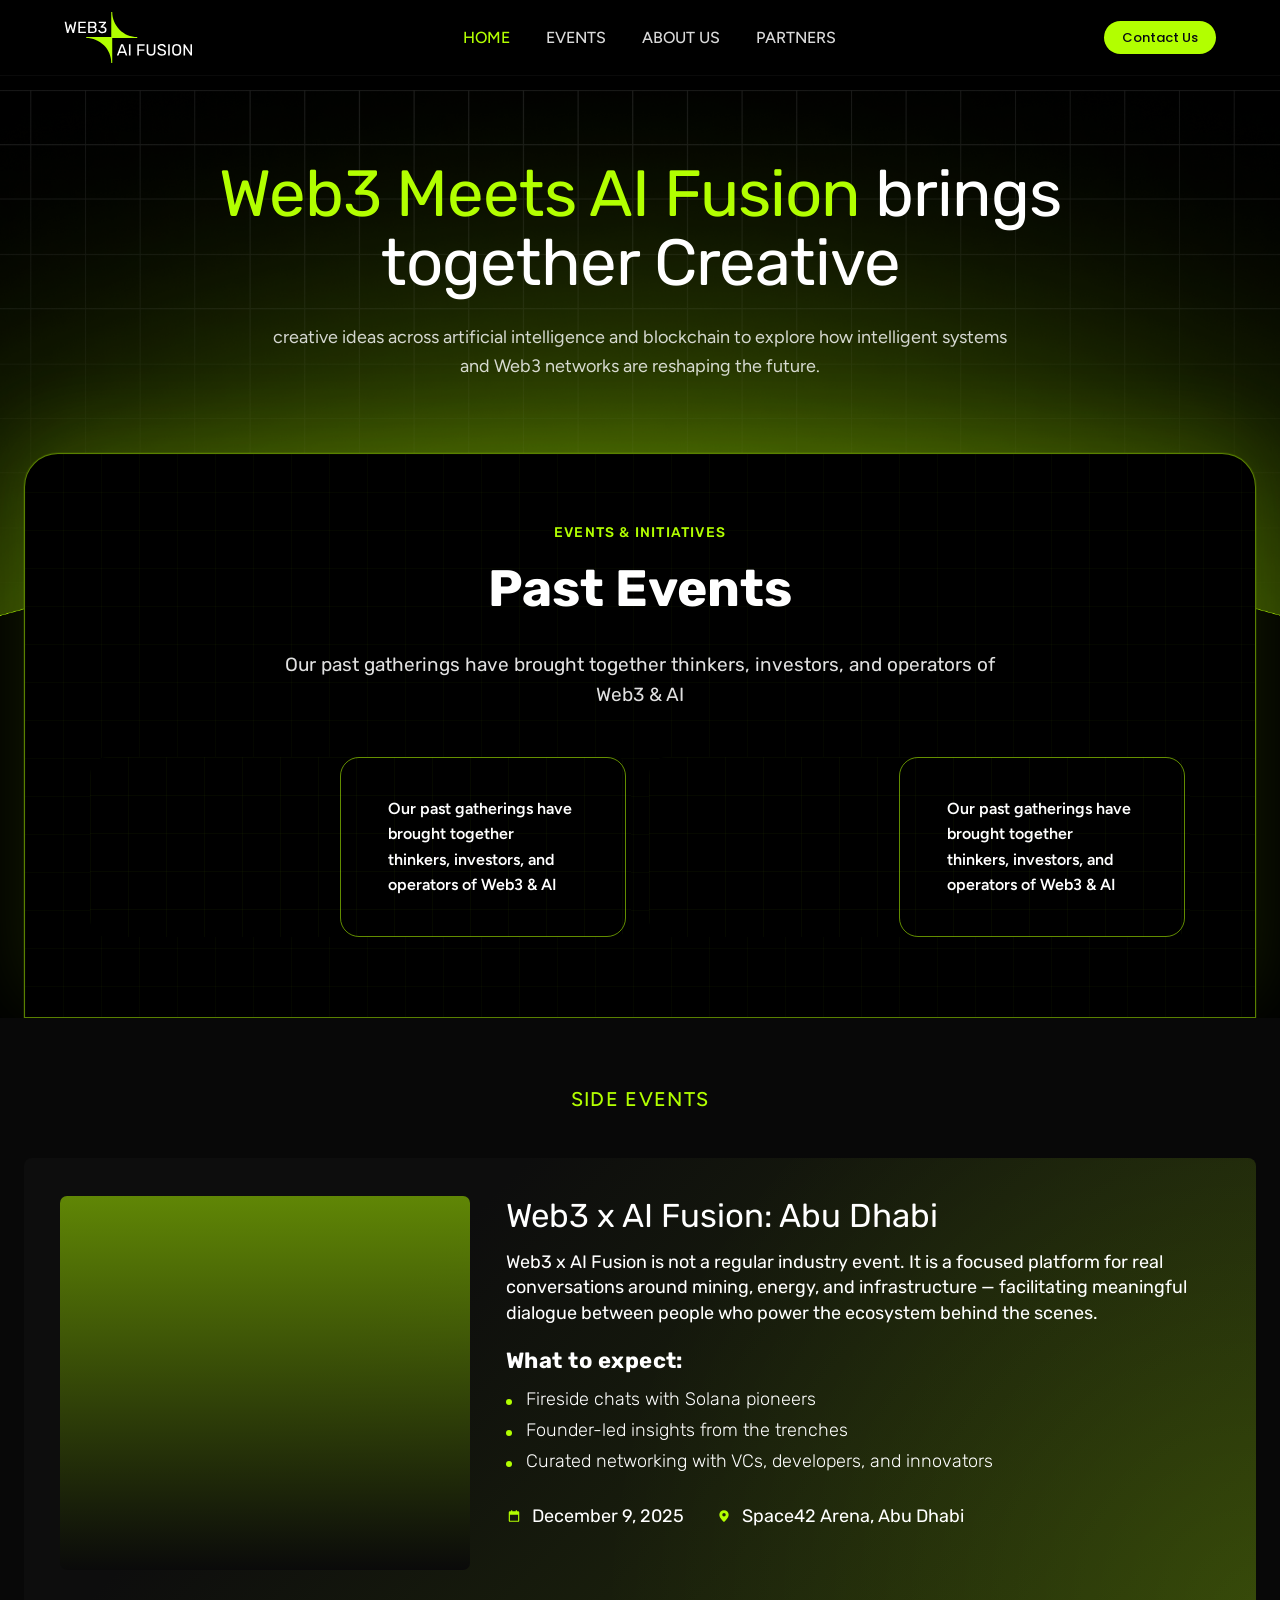
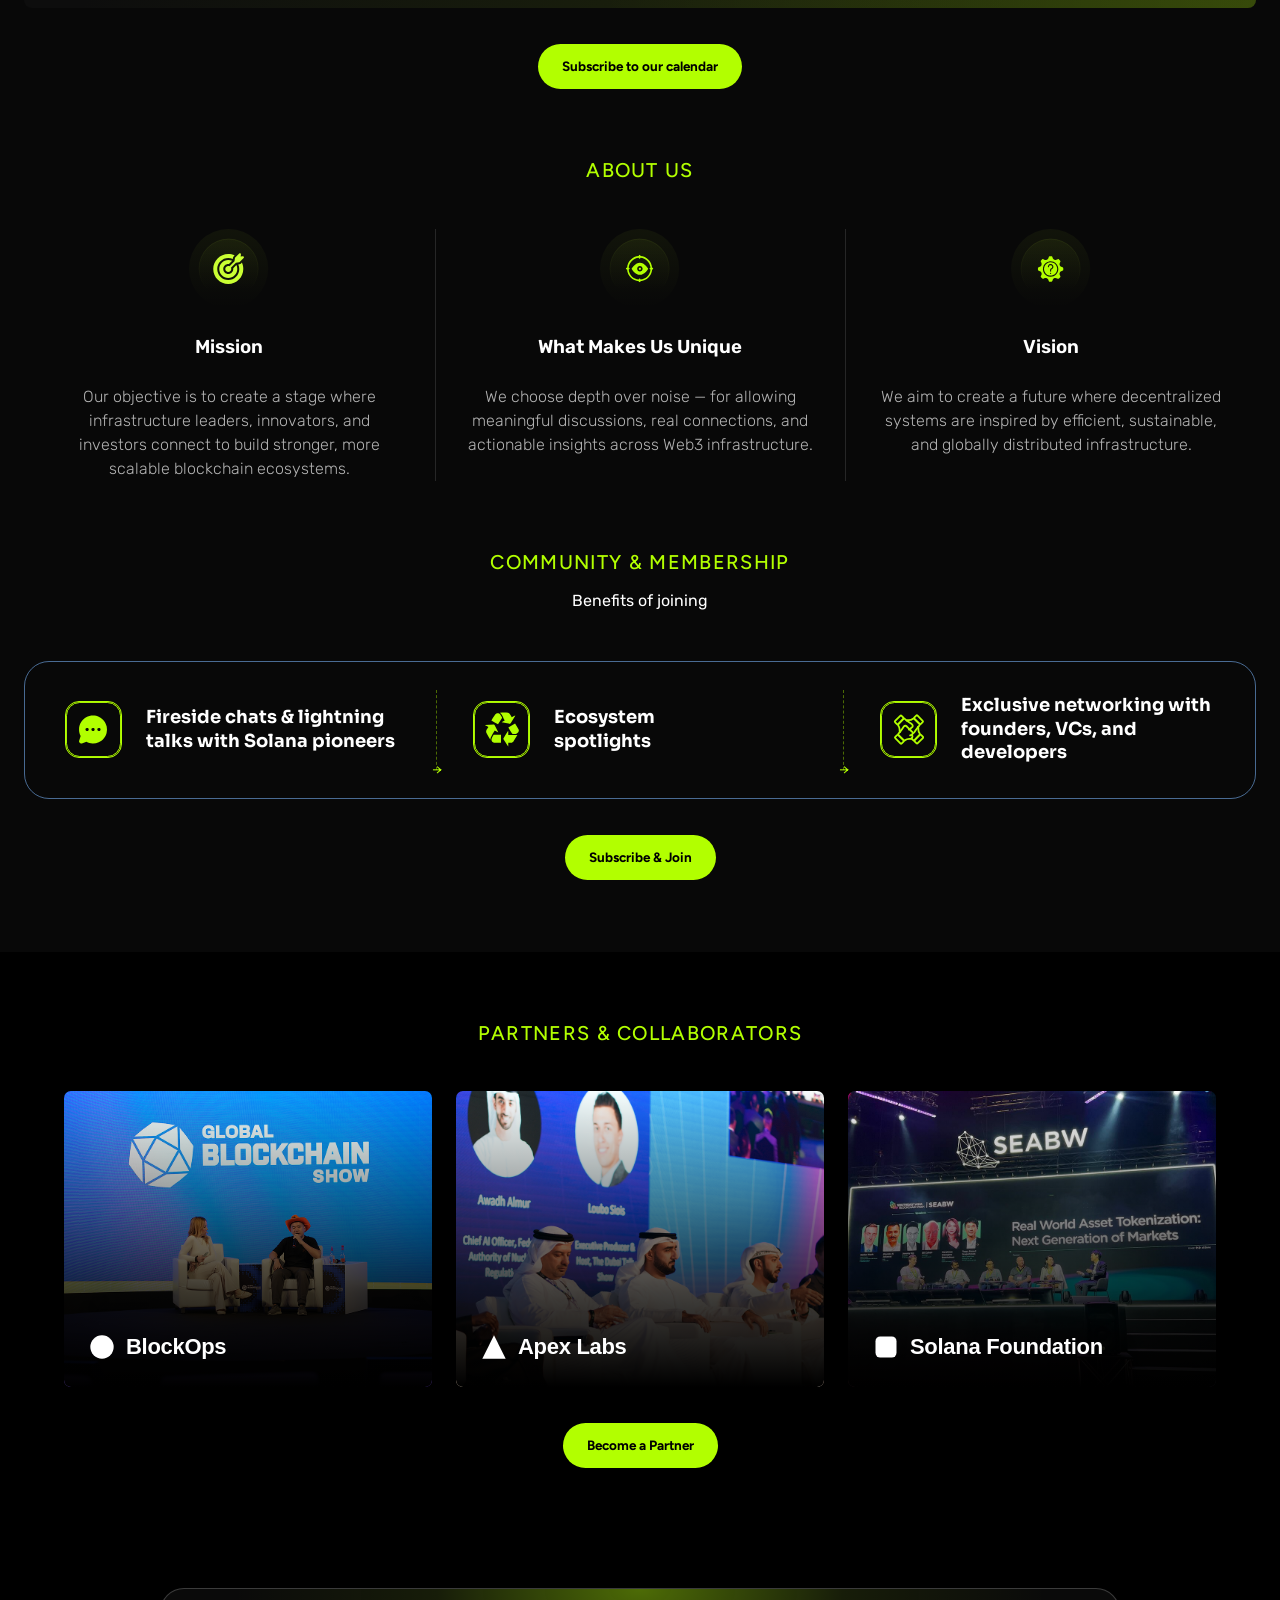
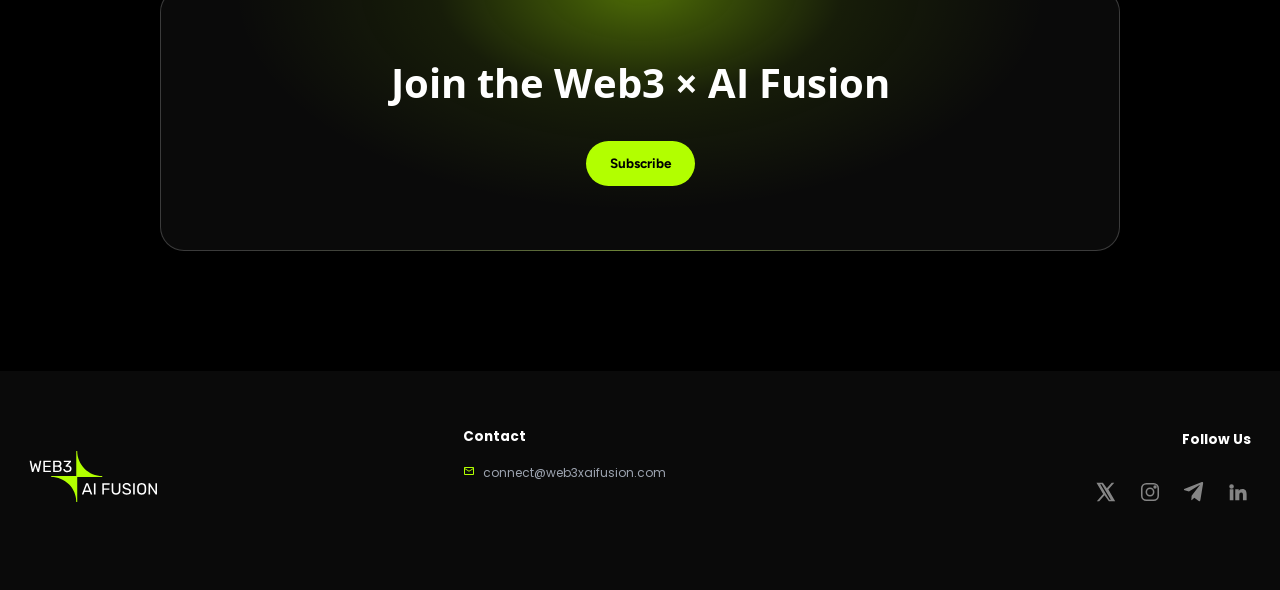
==== commit 6783adf7: "namedate changes" ====
--- a/index.html
+++ b/index.html
@@ -7,21 +7,21 @@
   <link rel="preconnect" href="https://fonts.googleapis.com" />
   <link rel="preconnect" href="https://fonts.gstatic.com" crossorigin />
   <link href="https://fonts.googleapis.com/css2?family=Figtree:wght@400;500;600;700&family=Rubik:wght@300;400;500;600;700&family=Poppins:wght@400;500;700&family=Open+Sans:wght@400;700&family=Sora:wght@400;500;700&display=swap" rel="stylesheet" />
-  <link rel="stylesheet" href="styles.css" />
+  <link rel="stylesheet" href="./styles.css">
 </head>
 <body>
 
   <!-- ============== NAV ============== -->
   <nav class="nav">
   <div class="nav-inner">
-    <a class="logo" href="index.html" aria-label="Web3 × AI Fusion home">
+    <a class="logo" href="/" aria-label="Web3 × AI Fusion home">
       <span class="logo-mark" aria-hidden="true">
-        <img src="assets/logo.svg" alt="Web3 AI Fusion Logo" />
+        <img src="./assets/logo.svg" alt="Web3 AI Fusion Logo" />
       </span>
     </a>
 
     <ul class="nav-links">
-      <li><a href="#" class="active">HOME</a></li>
+      <li><a href="/" class="active">HOME</a></li>
       <li><a href="#events">EVENTS</a></li>
       <li><a href="#about">ABOUT US</a></li>
       <li><a href="#partners">PARTNERS</a></li>
@@ -57,13 +57,13 @@
 
         <div class="events-grid">
           <article class="event-card">
-            <div class="event-card-img" style="background-image:url('assets/event-1.jpg')"></div>
+            <div class="event-card-img" style="background-image:url('./assets/event-1.jpg')"></div>
             <div class="event-card-body">
               <p>Our past gatherings have brought together thinkers, investors, and operators of Web3 &amp; AI</p>
             </div>
           </article>
           <article class="event-card">
-            <div class="event-card-img" style="background-image:url('assets/event-2.jpg')"></div>
+            <div class="event-card-img" style="background-image:url('./assets/event-2.jpg')"></div>
             <div class="event-card-body">
               <p>Our past gatherings have brought together thinkers, investors, and operators of Web3 &amp; AI</p>
             </div>
@@ -97,12 +97,12 @@
 
       <div class="spotlight">
         <div class="spotlight-img">
-          <div class="spotlight-img-inner" style="background-image:url('assets/side-event.jpg')"></div>
+          <div class="spotlight-img-inner" style="background-image:url('./assets/side-event.jpg')"></div>
         </div>
         <div class="spotlight-body">
           <div>
-            <h3 class="spotlight-title">SOL SyncUp: Abu Dhabi</h3>
-            <p class="spotlight-desc">Crypto Mining Guild is not a regular industry event. It is a focused platform for real conversations around mining, energy, and infrastructure — facilitating meaningful dialogue between people who power the ecosystem behind the scenes.</p>
+            <h3 class="spotlight-title">Web3 x AI Fusion: Abu Dhabi</h3>
+            <p class="spotlight-desc">Web3 x AI Fusion is not a regular industry event. It is a focused platform for real conversations around mining, energy, and infrastructure — facilitating meaningful dialogue between people who power the ecosystem behind the scenes.</p>
           </div>
 
           <div>
@@ -119,7 +119,7 @@
               <span class="ic" aria-hidden="true">
                 <svg width="14" height="14" viewBox="0 0 24 24" fill="currentColor"><path d="M7 2v2H5a2 2 0 0 0-2 2v14a2 2 0 0 0 2 2h14a2 2 0 0 0 2-2V6a2 2 0 0 0-2-2h-2V2h-2v2H9V2H7zm-2 8h14v10H5V10z"/></svg>
               </span>
-              December 10, 2025
+              December 9, 2025
             </span>
             <span>
               <span class="ic" aria-hidden="true">
@@ -158,7 +158,7 @@
 
   <div class="about-col">
     <div class="about-icon">
-      <img src="assets/mission.svg" alt="Mission Icon">
+      <img src="./assets/mission.svg" alt="Mission Icon">
     </div>
     <h3 class="about-h">Mission</h3>
     <p class="about-p">
@@ -168,7 +168,7 @@
 
   <div class="about-col">
     <div class="about-icon">
-      <img src="assets/unique.svg" alt="Unique Icon">
+      <img src="./assets/unique.svg" alt="Unique Icon">
     </div>
     <h3 class="about-h">What Makes Us Unique</h3>
     <p class="about-p">
@@ -178,7 +178,7 @@
 
   <div class="about-col">
     <div class="about-icon">
-      <img src="assets/vision.svg" alt="Vision Icon">
+      <img src="./assets/vision.svg" alt="Vision Icon">
     </div>
     <h3 class="about-h">Vision</h3>
     <p class="about-p">
@@ -213,7 +213,7 @@
 
       <div class="benefit">
         <div class="benefit-icon">
-          <img src="assets/fireside.svg" alt="Fireside Chats Icon">
+          <img src="./assets/fireside.svg" alt="Fireside Chats Icon">
         </div>
         <p class="benefit-text">
           Fireside chats &amp; lightning<br/>talks with Solana pioneers
@@ -224,7 +224,7 @@
 
       <div class="benefit">
         <div class="benefit-icon">
-          <img src="assets/ecosystem.svg" alt="Ecosystem Icon">
+          <img src="./assets/ecosystem.svg" alt="Ecosystem Icon">
         </div>
         <p class="benefit-text">
           Ecosystem<br/>spotlights
@@ -235,7 +235,7 @@
 
       <div class="benefit">
         <div class="benefit-icon">
-          <img src="assets/network.svg" alt="Networking Icon">
+          <img src="./assets/network.svg" alt="Networking Icon">
         </div>
         <p class="benefit-text">
           Exclusive networking with<br/>founders, VCs, and developers
@@ -271,19 +271,19 @@
       </div>
 
       <div class="partners">
-        <a class="partner-card" href="#" style="background-image:url('assets/partner-1.png')">
+        <a class="partner-card" href="#" style="background-image:url('./assets/partner-1.png')">
           <span class="partner-logo">
             <svg width="28" height="28" viewBox="0 0 24 24" fill="#fff" aria-hidden="true"><circle cx="12" cy="12" r="10"/></svg>
             BlockOps
           </span>
         </a>
-        <a class="partner-card" href="#" style="background-image:url('assets/partner-2.png')">
+        <a class="partner-card" href="#" style="background-image:url('./assets/partner-2.png')">
           <span class="partner-logo">
             <svg width="28" height="28" viewBox="0 0 24 24" fill="#fff" aria-hidden="true"><path d="M12 2 2 22h20L12 2z"/></svg>
             Apex Labs
           </span>
         </a>
-        <a class="partner-card" href="#" style="background-image:url('assets/partner-3.jpg')">
+        <a class="partner-card" href="#" style="background-image:url('./assets/partner-3.jpg')">
           <span class="partner-logo">
             <svg width="28" height="28" viewBox="0 0 24 24" fill="#fff" aria-hidden="true"><rect x="3" y="3" width="18" height="18" rx="4"/></svg>
             Solana Foundation
@@ -313,7 +313,7 @@
       <div>
         <a class="logo" href="index.html" aria-label="Web3 × AI Fusion home">
       <span class="logo-mark" aria-hidden="true">
-        <img src="assets/logo.svg" alt="Web3 AI Fusion Logo" />
+        <img src="./assets/logo.svg" alt="Web3 AI Fusion Logo" />
       </span>
     </a>
       </div>
--- a/styles.css
+++ b/styles.css
@@ -709,7 +709,7 @@
 .spotlight-body { display: flex; flex-direction: column; gap: 25px; position: relative; }
 .spotlight-title {
   font-family: "Rubik", sans-serif;
-  font-weight: 500;
+  font-weight: 400;
   font-size: 33px;
   line-height: 1.2;
   margin: 0;
